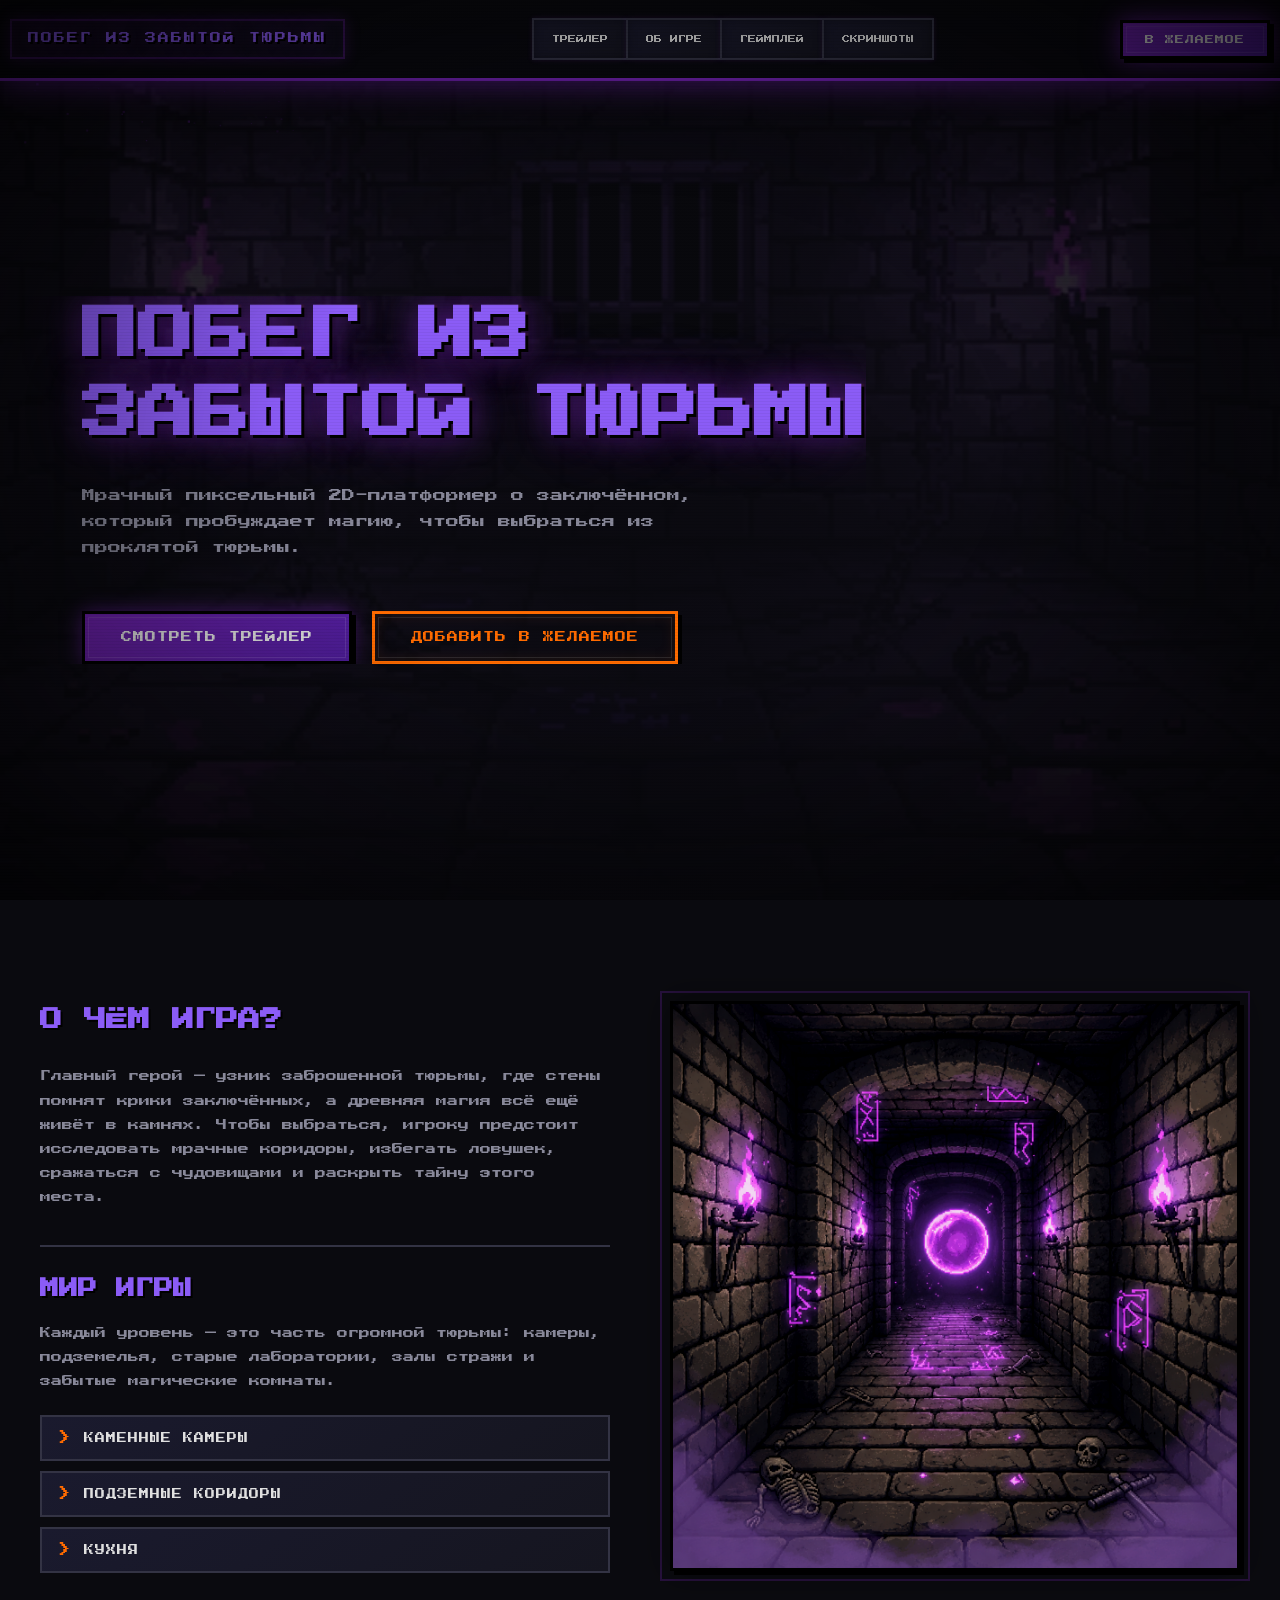
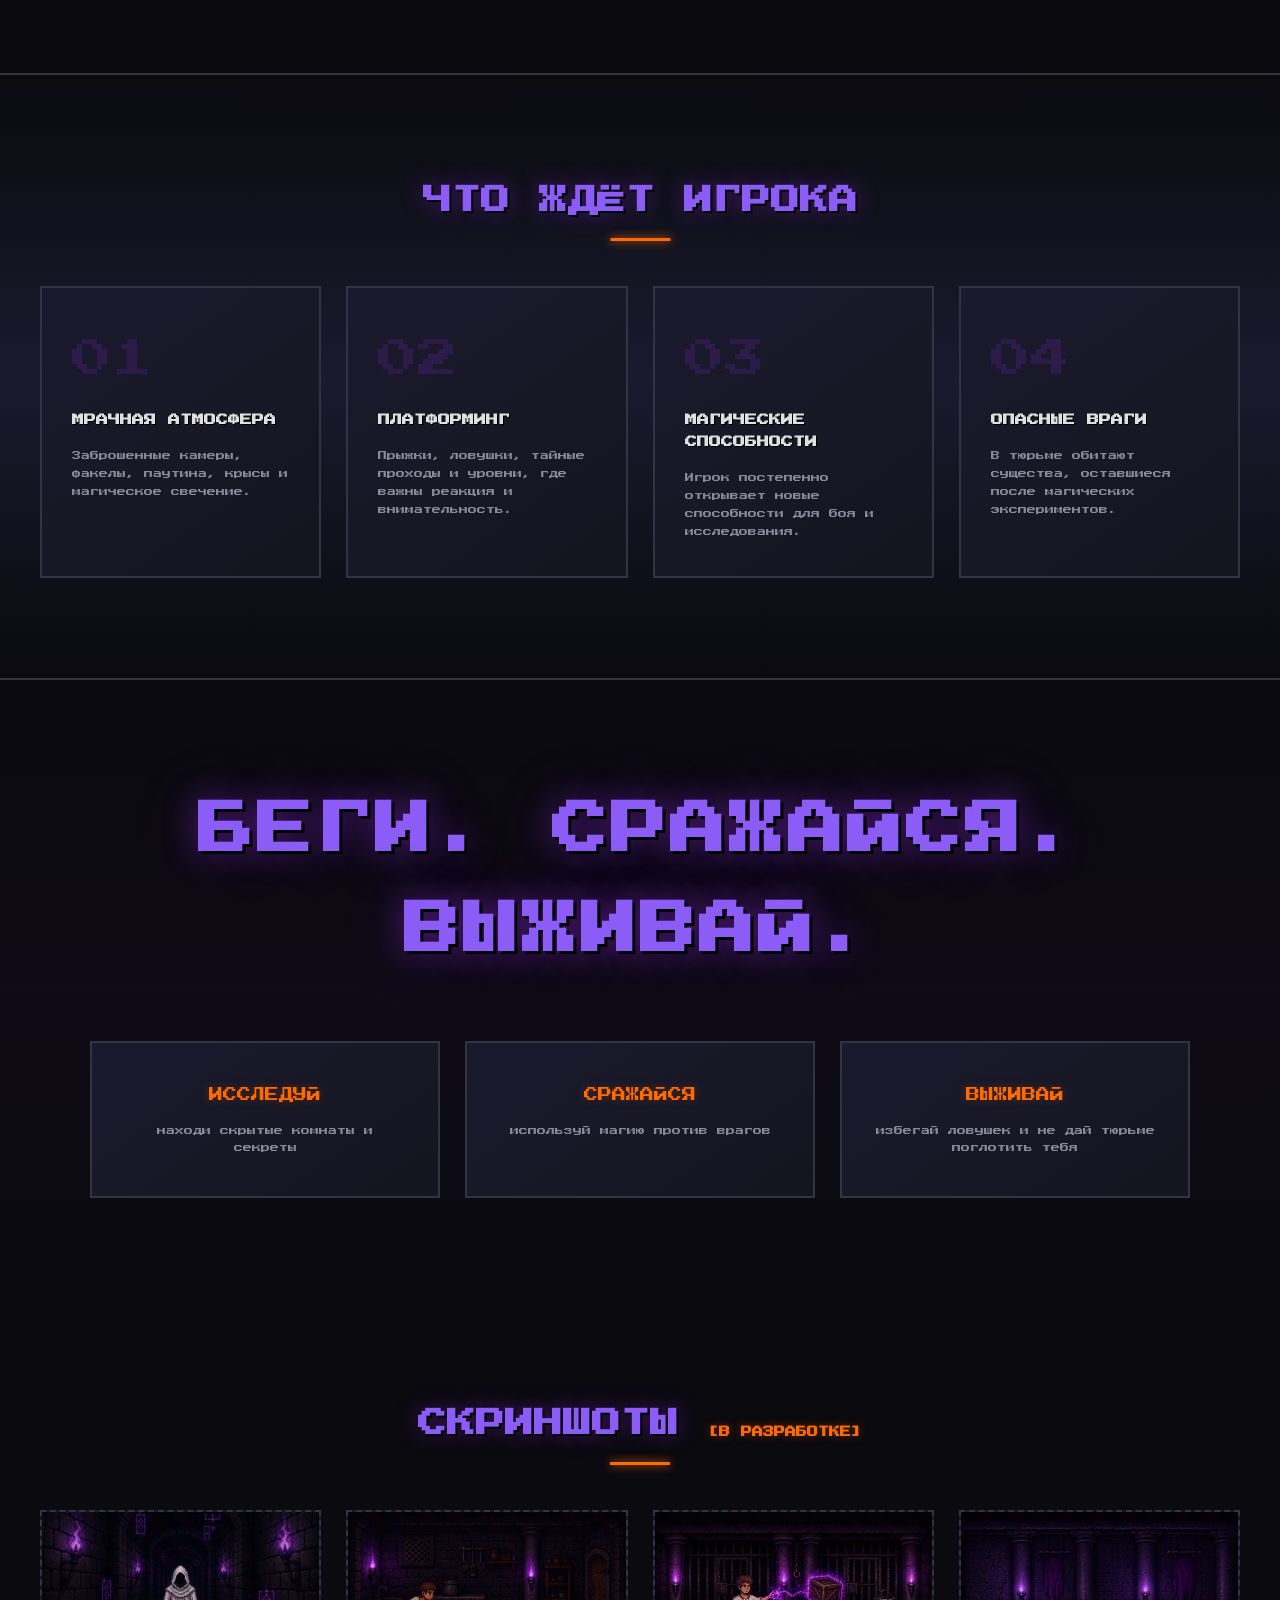
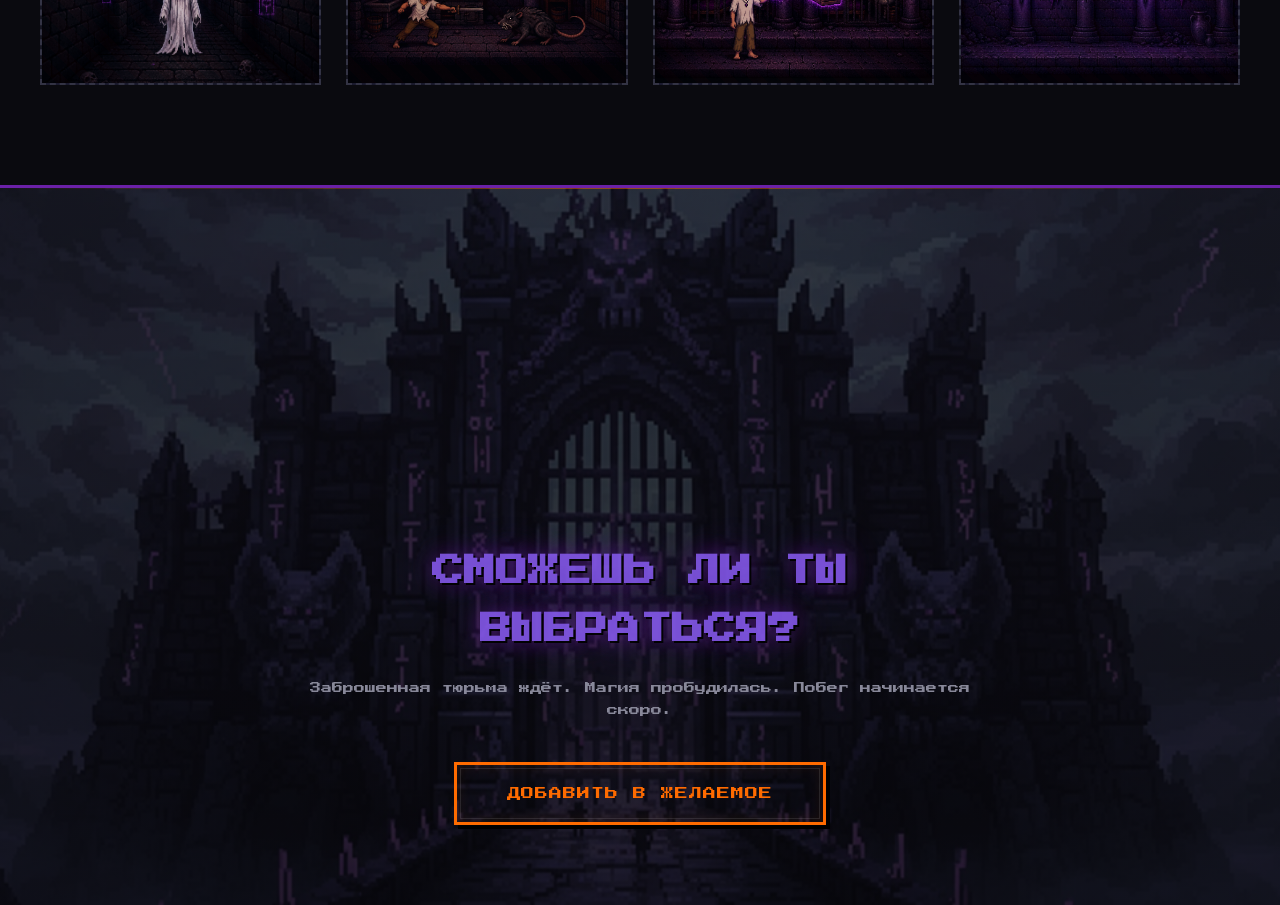
==== index.html @ dd8010d8 "Add files via upload" ====
<!DOCTYPE html>
<html lang="ru">
<head>
  <meta charset="UTF-8">
  <meta name="viewport" content="width=device-width, initial-scale=1.0">
  <title>ПОБЕГ ИЗ ЗАБЫТОЙ ТЮРЬМЫ</title>
  <link rel="stylesheet" href="style.css">
  <link href="https://fonts.googleapis.com/css2?family=Creepster&family=Press+Start+2P&display=swap" rel="stylesheet">
</head>
<body>
  <!-- HEADER -->
  <header>
    <div class="nav-container">
      <div class="logo">ПОБЕГ ИЗ ЗАБЫТОЙ ТЮРЬМЫ</div>
      <nav>
        <a href="#trailer">ТРЕЙЛЕР</a>
        <a href="#about">ОБ ИГРЕ</a>
        <a href="#gameplay">ГЕЙМПЛЕЙ</a>
        <a href="#screenshots">СКРИНШОТЫ</a>
      </nav>
      <button class="wish-btn">В ЖЕЛАЕМОЕ</button>
    </div>
  </header>

  <!-- HERO -->
  <section id="trailer" class="hero">
    <canvas id="particles-canvas"></canvas>
    <div class="hero-content">
      <h1 data-text="ПОБЕГ ИЗ ЗАБЫТОЙ ТЮРЬМЫ">ПОБЕГ ИЗ<br>ЗАБЫТОЙ ТЮРЬМЫ</h1>
      <p class="subtitle">Мрачный пиксельный 2D-платформер о заключённом, который пробуждает магию, чтобы выбраться из проклятой тюрьмы.</p>
      <div class="hero-buttons">
        <button class="btn primary">СМОТРЕТЬ ТРЕЙЛЕР</button>
        <button class="btn secondary">ДОБАВИТЬ В ЖЕЛАЕМОЕ</button>
      </div>
    </div>
  </section>

  <!-- ABOUT -->
  <section id="about" class="section reveal">
    <div class="container grid">
      <div class="about-text">
        <h2>О ЧЁМ ИГРА?</h2>
        <p>Главный герой — узник заброшенной тюрьмы, где стены помнят крики заключённых, а древняя магия всё ещё живёт в камнях. Чтобы выбраться, игроку предстоит исследовать мрачные коридоры, избегать ловушек, сражаться с чудовищами и раскрыть тайну этого места.</p>
        
        <div class="world-section">
          <h3>МИР ИГРЫ</h3>
          <p class="world-intro">Каждый уровень — это часть огромной тюрьмы: камеры, подземелья, старые лаборатории, залы стражи и забытые магические комнаты.</p>
          
          <div class="world-accordion">
            <div class="accordion-item">
              <button class="accordion-header">
                <span class="accordion-icon">&gt;</span>
                <span class="accordion-title">КАМЕННЫЕ КАМЕРЫ</span>
              </button>
              <div class="accordion-content">
                <img src="Изображения/Камеры.png" alt="Каменные камеры">
              </div>
            </div>
            
            <div class="accordion-item">
              <button class="accordion-header">
                <span class="accordion-icon">&gt;</span>
                <span class="accordion-title">ПОДЗЕМНЫЕ КОРИДОРЫ</span>
              </button>
              <div class="accordion-content">
                <img src="Изображения/Тюремный коридор.jpg" alt="Подземные коридоры">
              </div>
            </div>
            
            <div class="accordion-item">
              <button class="accordion-header">
                <span class="accordion-icon">&gt;</span>
                <span class="accordion-title">КУХНЯ</span>
              </button>
              <div class="accordion-content">
                <img src="Изображения/Кухня.jpg" alt="Кухня">
              </div>
            </div>
          </div>
        </div>
      </div>
      <div class="about-image">
        <img src="Изображения/Эбоут.png" alt="Тюремный коридор">
      </div>
    </div>
  </section>

  <!-- FEATURES -->
  <section id="gameplay" class="section dark reveal">
    <div class="container">
      <h2 class="section-title">ЧТО ЖДЁТ ИГРОКА</h2>
      <div class="features-grid">
        <div class="feature-card">
          <span class="num">01</span>
          <h3>МРАЧНАЯ АТМОСФЕРА</h3>
          <p>Заброшенные камеры, факелы, паутина, крысы и магическое свечение.</p>
        </div>
        <div class="feature-card">
          <span class="num">02</span>
          <h3>ПЛАТФОРМИНГ</h3>
          <p>Прыжки, ловушки, тайные проходы и уровни, где важны реакция и внимательность.</p>
        </div>
        <div class="feature-card">
          <span class="num">03</span>
          <h3>МАГИЧЕСКИЕ СПОСОБНОСТИ</h3>
          <p>Игрок постепенно открывает новые способности для боя и исследования.</p>
        </div>
        <div class="feature-card">
          <span class="num">04</span>
          <h3>ОПАСНЫЕ ВРАГИ</h3>
          <p>В тюрьме обитают существа, оставшиеся после магических экспериментов.</p>
        </div>
      </div>
    </div>
  </section>

  <!-- SLOGAN + ACTIONS -->
  <section class="slogan-section reveal">
    <h2 class="slogan">БЕГИ. СРАЖАЙСЯ. ВЫЖИВАЙ.</h2>
    <div class="actions-grid">
      <div class="action">ИССЛЕДУЙ<br><span>находи скрытые комнаты и секреты</span></div>
      <div class="action">СРАЖАЙСЯ<br><span>используй магию против врагов</span></div>
      <div class="action">ВЫЖИВАЙ<br><span>избегай ловушек и не дай тюрьме поглотить тебя</span></div>
    </div>
  </section>

  <!-- SCREENSHOTS -->
  <section id="screenshots" class="section reveal">
    <div class="container">
      <h2 class="section-title">СКРИНШОТЫ <span class="wip">[В РАЗРАБОТКЕ]</span></h2>
      <div class="screenshots-grid">
        <div class="screenshot-placeholder"><img src="Изображения/Противник.png" alt="Противник"></div>
        <div class="screenshot-placeholder"><img src="Изображения/Боевая сцена.png" alt="Боевая сцена"></div>
        <div class="screenshot-placeholder"><img src="Изображения/Магическая способность.png" alt="Магическая способность"></div>
        <div class="screenshot-placeholder"><img src="Изображения/Тюремный коридор.jpg" alt="Тюремный коридор"></div>
      </div>
    </div>
  </section>

  <!-- FOOTER CTA -->
  <footer class="footer reveal">
    <div class="footer-content">
      <h2>СМОЖЕШЬ ЛИ ТЫ ВЫБРАТЬСЯ?</h2>
      <p>Заброшенная тюрьма ждёт. Магия пробудилась. Побег начинается скоро.</p>
      <button class="btn secondary big">ДОБАВИТЬ В ЖЕЛАЕМОЕ</button>
    </div>
  </footer>

  <script src="script.js"></script>
</body>
</html>
---- style.css ----
* {
  margin: 0;
  padding: 0;
  box-sizing: border-box;
}

:root {
  --primary: #6b21a8;
  --primary-light: #8b5cf6;
  --primary-glow: rgba(107, 33, 168, 0.6);
  --secondary: #0a0a0f;
  --secondary-light: #15151f;
  --surface: #1a1a2e;
  --surface-light: #252542;
  --text: #e0e0e0;
  --text-muted: #888899;
  --accent: #ff6b00;
  --accent-glow: #ff8c33;
  --magic: #9b59b6;
  --magic-glow: #bb77dd;
  --border: #333344;
  --pixel-shadow: 4px 4px 0 #000;
}

html {
  scroll-behavior: smooth;
}

body {
  font-family: 'Press Start 2P', cursive;
  background: var(--secondary);
  color: var(--text);
  line-height: 1.8;
  overflow-x: hidden;
  position: relative;
}

body::before {
  content: '';
  position: fixed;
  inset: 0;
  background: repeating-linear-gradient(0deg, rgba(0, 0, 0, 0.12), rgba(0, 0, 0, 0.12) 1px, transparent 1px, transparent 3px);
  pointer-events: none;
  z-index: 9999;
  opacity: 0.35;
}

body::after {
  content: '';
  position: fixed;
  inset: 0;
  background: radial-gradient(ellipse at center, transparent 40%, rgba(0, 0, 0, 0.7) 100%);
  pointer-events: none;
  z-index: 9998;
}

@keyframes logoPulse {
  0%, 100% { text-shadow: 2px 2px 0 #000, 0 0 20px var(--primary-glow); }
  50% { text-shadow: 2px 2px 0 #000, 0 0 35px var(--primary), 0 0 60px rgba(107, 33, 168, 0.5); }
}

@keyframes glitch {
  0% { clip-path: inset(0 0 100% 0); transform: translate(0, 0); }
  10% { clip-path: inset(60% 0 10% 0); transform: translate(-1px, 0); }
  20% { clip-path: inset(0 0 100% 0); transform: translate(0, 0); }
  30% { clip-path: inset(40% 0 20% 0); transform: translate(1px, 0); }
  40% { clip-path: inset(0 0 100% 0); transform: translate(0, 0); }
  50% { clip-path: inset(80% 0 5% 0); transform: translate(-1px, 0); }
  60% { clip-path: inset(0 0 100% 0); transform: translate(0, 0); }
  70% { clip-path: inset(20% 0 50% 0); transform: translate(1px, 0); }
  80% { clip-path: inset(0 0 100% 0); transform: translate(0, 0); }
  90% { clip-path: inset(70% 0 15% 0); transform: translate(-1px, 0); }
  100% { clip-path: inset(0 0 100% 0); transform: translate(0, 0); }
}

@keyframes borderGlow {
  0%, 100% { border-color: var(--primary); }
  50% { border-color: var(--accent); }
}

@keyframes flicker {
  0%, 100% { opacity: 1; }
  50% { opacity: 0.85; }
  75% { opacity: 0.95; }
}

.reveal {
  opacity: 0;
  transform: translateY(40px);
  transition: opacity 0.8s ease, transform 0.8s ease;
}

.reveal.visible {
  opacity: 1;
  transform: translateY(0);
}

header {
  background: linear-gradient(180deg, rgba(10, 10, 15, 0.98) 0%, rgba(10, 10, 15, 0.92) 100%);
  position: fixed;
  width: 100%;
  top: 0;
  z-index: 1000;
  padding: 18px 0;
  border-bottom: 3px solid var(--primary);
  box-shadow: 0 4px 30px var(--primary-glow);
  backdrop-filter: blur(12px);
}

.nav-container {
  max-width: 1500px;
  margin-left: 0;
  margin: 0 auto;
  padding: 0 15px;
  display: flex;
  justify-content: space-between;
  align-items: center;
  gap: 15px;
}

.logo {
  font-size: 11px;
  color: var(--primary-light);
  text-shadow: 2px 2px 0 #000, 0 0 20px var(--primary-glow);
  letter-spacing: 2px;
  animation: logoPulse 3s ease-in-out infinite;
  white-space: nowrap;
  margin-left: -5px;
  box-shadow: 0 0 15px rgba(107, 33, 168, 0.3), inset 0 0 10px rgba(107, 33, 168, 0.1);
  padding: 8px 16px;
  border: 2px solid rgba(107, 33, 168, 0.4);
  background: linear-gradient(145deg, rgba(107, 33, 168, 0.1) 0%, rgba(26, 26, 46, 0.3) 100%);
}

nav {
  display: flex;
  gap: 0;
  flex-wrap: wrap;
  justify-content: center;
}

nav a {
  color: var(--text);
  text-decoration: none;
  padding: 12px 18px;
  font-size: 8px;
  position: relative;
  transition: all 0.3s;
  text-transform: uppercase;
  background: linear-gradient(145deg, var(--surface) 0%, var(--secondary-light) 100%);
  border: 2px solid var(--border);
  border-right: none;
  box-shadow: inset 0 0 10px rgba(0, 0, 0, 0.3), 0 0 5px rgba(107, 33, 168, 0.2);
}

nav a:first-child {
  border-left: 2px solid var(--border);
}

nav a:last-child {
  border-right: 2px solid var(--border);
}

nav a:hover {
  color: var(--accent-glow);
  text-shadow: 0 0 10px var(--accent);
  background: linear-gradient(145deg, var(--secondary-light) 0%, var(--surface) 100%);
  border-color: var(--primary);
  z-index: 1;
  box-shadow: 0 0 20px var(--primary-glow), inset 0 0 10px rgba(0, 0, 0, 0.3);
}

nav a:hover + a {
  border-left-color: var(--primary);
}

.wish-btn {
  background: linear-gradient(135deg, var(--primary) 0%, #4c1d95 100%);
  color: var(--text);
  border: 3px solid #000;
  padding: 12px 22px;
  font-family: inherit;
  font-size: 9px;
  cursor: pointer;
  position: relative;
  box-shadow: var(--pixel-shadow), 0 0 20px var(--primary-glow), 0 0 40px rgba(107, 33, 168, 0.4);
  transition: all 0.2s;
  text-transform: uppercase;
  letter-spacing: 1px;
  white-space: nowrap;
  margin-right: -5px;
}

.wish-btn::before {
  content: '';
  position: absolute;
  inset: 3px;
  border: 1px solid rgba(255, 255, 255, 0.08);
  pointer-events: none;
}

.wish-btn:hover {
  transform: translate(-3px, -3px);
  box-shadow: 6px 6px 0 #000, 0 0 30px var(--primary-glow), 0 0 60px rgba(107, 33, 168, 0.6);
}

.wish-btn:active {
  transform: translate(2px, 2px);
  box-shadow: 2px 2px 0 #000;
}

.hero {
  min-height: 100vh;
  background: linear-gradient(180deg, rgba(10, 10, 15, 0.6) 0%, rgba(10, 10, 15, 0.9) 100%), url('Изображения/Заголовок.png') center/cover no-repeat;
  display: flex;
  align-items: center;
  justify-content: flex-start;
  text-align: left;
  position: relative;
  padding: 120px 20px 60px;
  overflow: hidden;
}

#particles-canvas {
  position: absolute;
  inset: 0;
  pointer-events: none;
  z-index: 1;
}

.hero-content {
  position: relative;
  z-index: 2;
  max-width: 600px;
  padding-left: 5%;
  overflow: hidden;
}

#particles-canvas {
  position: absolute;
  inset: 0;
  pointer-events: none;
  z-index: 1;
}

.hero-content {
  position: relative;
  z-index: 2;
  max-width: 900px;
}

.hero-content h1 {
  font-family: 'Press Start 2P', cursive;
  font-size: clamp(1.8rem, 5vw, 3.5rem);
  color: var(--primary-light);
  text-shadow: 3px 3px 0 #000, 0 0 30px var(--primary-glow), 0 0 60px rgba(107, 33, 168, 0.4);
  margin-bottom: 30px;
  line-height: 1.4;
  animation: flicker 4s ease-in-out infinite;
  position: relative;
}

.hero-content h1::after {
  content: attr(data-text);
  position: absolute;
  left: 3px;
  top: 0;
  width: 100%;
  height: 100%;
  color: var(--accent);
  opacity: 0.08;
  z-index: -1;
  animation: glitch 4s infinite linear alternate-reverse;
  pointer-events: none;
  clip-path: inset(0 0 0 0);
}

.subtitle {
  font-size: clamp(10px, 2vw, 13px);
  color: var(--text-muted);
  max-width: 650px;
  margin: 0 0 50px;
  line-height: 2;
}

.hero-buttons {
  display: flex;
  gap: 20px;
  justify-content: flex-start;
  flex-wrap: wrap;
}

.btn {
  padding: 18px 36px;
  font-family: inherit;
  font-size: 11px;
  cursor: pointer;
  border: 3px solid #000;
  position: relative;
  text-transform: uppercase;
  letter-spacing: 1px;
  transition: all 0.2s;
  box-shadow: var(--pixel-shadow);
}

.btn::before {
  content: '';
  position: absolute;
  inset: 3px;
  border: 1px solid rgba(255, 255, 255, 0.1);
  pointer-events: none;
}

.btn.primary {
  background: linear-gradient(135deg, var(--primary) 0%, #4c1d95 100%);
  color: var(--text);
  box-shadow: var(--pixel-shadow), 0 0 20px var(--primary-glow);
}

.btn.primary:hover {
  transform: translate(-3px, -3px);
  box-shadow: 6px 6px 0 #000, 0 0 35px var(--primary-glow);
}

.btn.secondary {
  background: transparent;
  color: var(--accent);
  border-color: var(--accent);
  box-shadow: var(--pixel-shadow), inset 0 0 15px rgba(255, 107, 0, 0.1);
}

.btn.secondary:hover {
  transform: translate(-3px, -3px);
  box-shadow: 6px 6px 0 #000, 0 0 20px rgba(255, 107, 0, 0.3);
  background: rgba(255, 107, 0, 0.08);
}

.btn:active {
  transform: translate(2px, 2px) !important;
  box-shadow: 2px 2px 0 #000 !important;
}

.section {
  padding: 100px 25px;
  position: relative;
}

.container {
  max-width: 1200px;
  margin: 0 auto;
}

.section-title {
  text-align: center;
  color: var(--primary-light);
  font-size: clamp(1.2rem, 3vw, 1.8rem);
  margin-bottom: 60px;
  text-shadow: 2px 2px 0 #000, 0 0 20px var(--primary-glow);
  position: relative;
  display: inline-block;
  left: 50%;
  transform: translateX(-50%);
}

.section-title::after {
  content: '';
  position: absolute;
  bottom: -15px;
  left: 50%;
  transform: translateX(-50%);
  width: 60px;
  height: 3px;
  background: var(--accent);
  box-shadow: 0 0 10px var(--accent);
}

.dark {
  background: linear-gradient(180deg, var(--secondary) 0%, var(--surface) 50%, var(--secondary) 100%);
  border-top: 2px solid var(--border);
  border-bottom: 2px solid var(--border);
}

.grid {
  display: grid;
  grid-template-columns: 1fr 1fr;
  gap: 60px;
  align-items: center;
}

.about-text h2 {
  font-size: clamp(1rem, 2.5vw, 1.4rem);
  color: var(--primary-light);
  margin-bottom: 25px;
  text-shadow: 2px 2px 0 #000;
}

.about-text p {
  font-size: 11px;
  color: var(--text-muted);
  line-height: 2.2;
}

/* WORLD SECTION */
.world-section {
  margin-top: 35px;
  padding-top: 25px;
  border-top: 2px solid var(--border);
}

.world-section h3 {
  font-size: clamp(0.9rem, 2vw, 1.2rem);
  color: var(--primary-light);
  margin-bottom: 15px;
  text-shadow: 2px 2px 0 #000;
}

.world-intro {
  font-size: 9px;
  color: var(--text-muted);
  line-height: 2;
  margin-bottom: 20px;
}

/* ACCORDION */
.world-accordion {
  display: flex;
  flex-direction: column;
  gap: 10px;
}

.accordion-item {
  background: linear-gradient(145deg, var(--surface) 0%, var(--secondary-light) 100%);
  border: 2px solid var(--border);
  overflow: hidden;
  transition: all 0.3s ease;
}

.accordion-item.active {
  border-color: var(--primary);
  box-shadow: 0 0 20px var(--primary-glow);
}

.accordion-header {
  width: 100%;
  display: flex;
  align-items: center;
  gap: 12px;
  padding: 14px 16px;
  background: transparent;
  border: none;
  cursor: pointer;
  font-family: inherit;
  font-size: 10px;
  color: var(--text);
  text-align: left;
  transition: all 0.3s;
  text-transform: uppercase;
}

.accordion-header:hover {
  background: rgba(107, 33, 168, 0.15);
  color: var(--primary-light);
}

.accordion-item.active .accordion-header {
  background: rgba(107, 33, 168, 0.25);
  color: var(--primary-light);
}

.accordion-icon {
  font-size: 14px;
  color: var(--accent);
  transition: transform 0.3s ease;
  font-family: 'Press Start 2P', cursive;
}

.accordion-item.active .accordion-icon {
  transform: rotate(90deg);
  color: var(--primary-light);
}

.accordion-title {
  letter-spacing: 1px;
}

.accordion-content {
  max-height: 0;
  overflow: hidden;
  transition: max-height 0.4s ease;
}

.accordion-item.active .accordion-content {
  max-height: 300px;
}

.accordion-content img {
  width: 100%;
  display: block;
  border-top: 2px solid var(--border);
  filter: contrast(1.1) brightness(0.9);
}

@media (max-width: 768px) {
  .world-section {
    margin-top: 25px;
  }
  
  .accordion-header {
    padding: 12px 14px;
    font-size: 9px;
  }
  
  .accordion-item.active .accordion-content {
    max-height: 250px;
  }
}

.about-image {
  position: relative;
}

.about-image::before {
  content: '';
  position: absolute;
  inset: -10px;
  border: 2px solid var(--primary);
  opacity: 0.3;
  z-index: 0;
  animation: borderGlow 4s ease-in-out infinite;
}

.about-image img {
  width: 100%;
  display: block;
  border: 3px solid #000;
  box-shadow: var(--pixel-shadow), 0 0 30px rgba(0, 0, 0, 0.5);
  position: relative;
  z-index: 1;
  filter: contrast(1.1) brightness(0.95);
}

.features-grid {
  display: grid;
  grid-template-columns: repeat(auto-fit, minmax(260px, 1fr));
  gap: 25px;
}

.feature-card {
  background: linear-gradient(145deg, var(--surface) 0%, var(--secondary-light) 100%);
  padding: 35px 30px;
  border: 2px solid var(--border);
  position: relative;
  transition: all 0.4s cubic-bezier(0.175, 0.885, 0.32, 1.275);
  overflow: hidden;
}

.feature-card::before {
  content: '';
  position: absolute;
  top: 0;
  left: 0;
  width: 100%;
  height: 3px;
  background: linear-gradient(90deg, var(--primary), var(--accent));
  opacity: 0;
  transition: opacity 0.3s;
}

.feature-card:hover {
  transform: translateY(-8px) scale(1.02);
  border-color: var(--primary);
  box-shadow: 0 15px 40px rgba(0, 0, 0, 0.4), 0 0 30px var(--primary-glow);
}

.feature-card:hover::before {
  opacity: 1;
}

.num {
  font-size: 2.5rem;
  color: var(--primary);
  opacity: 0.25;
  display: block;
  margin-bottom: 15px;
  font-family: 'Press Start 2P', cursive;
  transition: all 0.3s;
}

.feature-card:hover .num {
  opacity: 0.6;
  text-shadow: 0 0 15px var(--primary-glow);
}

.feature-card h3 {
  font-size: 12px;
  color: var(--text);
  margin-bottom: 15px;
  text-shadow: 1px 1px 0 #000;
}

.feature-card p {
  font-size: 9px;
  color: var(--text-muted);
  line-height: 2;
}

.slogan-section {
  padding: 100px 25px;
  text-align: center;
  background: linear-gradient(180deg, var(--secondary) 0%, rgba(107, 33, 168, 0.05) 50%, var(--secondary) 100%);
}

.slogan {
  font-family: 'Press Start 2P', cursive;
  font-size: clamp(2rem, 6vw, 3.5rem);
  color: var(--primary-light);
  text-shadow: 3px 3px 0 #000, 0 0 30px var(--primary-glow), 0 0 60px rgba(139, 0, 0, 0.3);
  text-shadow: 3px 3px 0 #000, 0 0 30px var(--primary-glow), 0 0 60px rgba(107, 33, 168, 0.3);
  margin-bottom: 60px;
  letter-spacing: 3px;
  animation: flicker 5s ease-in-out infinite;
}

.actions-grid {
  display: grid;
  grid-template-columns: repeat(auto-fit, minmax(280px, 1fr));
  gap: 25px;
  max-width: 1100px;
  margin: 0 auto;
}

.action {
  background: linear-gradient(145deg, var(--surface) 0%, var(--secondary-light) 100%);
  padding: 40px 30px;
  border: 2px solid var(--border);
  font-size: 14px;
  color: var(--accent);
  text-shadow: 0 0 10px rgba(255, 107, 0, 0.3);
  transition: all 0.3s;
  position: relative;
  overflow: hidden;
}

.action::before {
  content: '';
  position: absolute;
  top: 0;
  left: -100%;
  width: 100%;
  height: 100%;
  background: linear-gradient(90deg, transparent, rgba(255, 107, 0, 0.05), transparent);
  transition: left 0.5s;
}

.action:hover::before {
  left: 100%;
}

.action:hover {
  border-color: var(--accent);
  box-shadow: 0 10px 30px rgba(0, 0, 0, 0.3), 0 0 20px rgba(255, 107, 0, 0.2);
  transform: translateY(-5px);
}

.action span {
  display: block;
  margin-top: 15px;
  font-size: 9px;
  color: var(--text-muted);
  text-shadow: none;
  line-height: 1.8;
}

.screenshots-grid {
  display: grid;
  grid-template-columns: repeat(auto-fit, minmax(260px, 1fr));
  gap: 25px;
}

.screenshot-placeholder {
  aspect-ratio: 16 / 10;
  background: linear-gradient(135deg, var(--surface) 0%, var(--secondary-light) 100%);
  border: 2px dashed var(--border);
  display: flex;
  align-items: center;
  justify-content: center;
  text-align: center;
  color: var(--text-muted);
  font-size: 10px;
  position: relative;
  overflow: hidden;
  transition: all 0.3s;
}

.screenshot-placeholder img {
  width: 100%;
  height: 100%;
  object-fit: cover;
  display: block;
}

.screenshot-placeholder::before {
  content: '';
  position: absolute;
  inset: 0;
  background: repeating-linear-gradient(45deg, transparent, transparent 10px, rgba(139, 0, 0, 0.03) 10px, rgba(139, 0, 0, 0.03) 20px);
}

.screenshot-placeholder:hover {
  border-color: var(--primary);
  border-style: solid;
  box-shadow: 0 0 25px var(--primary-glow);
  color: var(--text);
}

.footer {
  min-height: 80vh;
  background:
    linear-gradient(180deg, rgba(10, 10, 15, 0.4) 0%, rgba(5, 5, 8, 0.6) 100%),
    url('Изображения/Конец.png') center/cover no-repeat;
  background-attachment: fixed;
  background-position: center bottom;
  padding: 120px 25px 80px;
  text-align: center;
  border-top: 3px solid var(--primary);
  position: relative;
  overflow: hidden;
  display: flex;
  align-items: flex-end;
  justify-content: center;
}

.footer::before {
  content: '';
  position: absolute;
  top: 0;
  left: 0;
  right: 0;
  height: 1px;
  background: linear-gradient(90deg, transparent, var(--accent), transparent);
  opacity: 0.5;
}

.footer-content {
  position: relative;
  z-index: 1;
  max-width: 700px;
  margin: 0 auto;
}

.footer h2 {
  font-size: clamp(1.3rem, 3vw, 2rem);
  color: var(--primary-light);
  margin-bottom: 20px;
  text-shadow: 2px 2px 0 #000, 0 0 20px var(--primary-glow), 0 0 40px rgba(107, 33, 168, 0.5);
  opacity: 0.85;
}

.footer p {
  font-size: 11px;
  color: var(--text-muted);
  margin-bottom: 40px;
  line-height: 2;
}

.btn.big {
  padding: 22px 50px;
  font-size: 13px;
}

.wip {
  color: var(--accent);
  font-size: 11px;
  text-shadow: 0 0 10px rgba(255, 107, 0, 0.4);
}

::-webkit-scrollbar {
  width: 10px;
}

::-webkit-scrollbar-track {
  background: var(--secondary);
}

::-webkit-scrollbar-thumb {
  background: var(--primary);
  border: 2px solid var(--secondary);
}

::-webkit-scrollbar-thumb:hover {
  background: var(--primary-light);
}

@media (max-width: 768px) {
  .nav-container {
    flex-direction: column;
    gap: 15px;
    padding: 15px 10px;
  }
  .logo {
    font-size: 10px;
    margin-left: 0;
  }
  .wish-btn {
    margin-right: 0;
  }
  nav a {
    padding: 10px 12px;
    font-size: 7px;
    border: 2px solid var(--border);
    margin: 2px;
  }
  nav a:first-child,
  nav a:last-child {
    border: 2px solid var(--border);
  }
  .grid {
    grid-template-columns: 1fr;
    gap: 40px;
  }
  .hero {
    padding-top: 160px;
  }
  .hero-buttons {
    flex-direction: column;
    align-items: center;
  }
  .btn {
    width: 100%;
    max-width: 300px;
  }
  .section {
    padding: 60px 20px;
  }
  .feature-card,
  .action {
    padding: 25px 20px;
  }
}
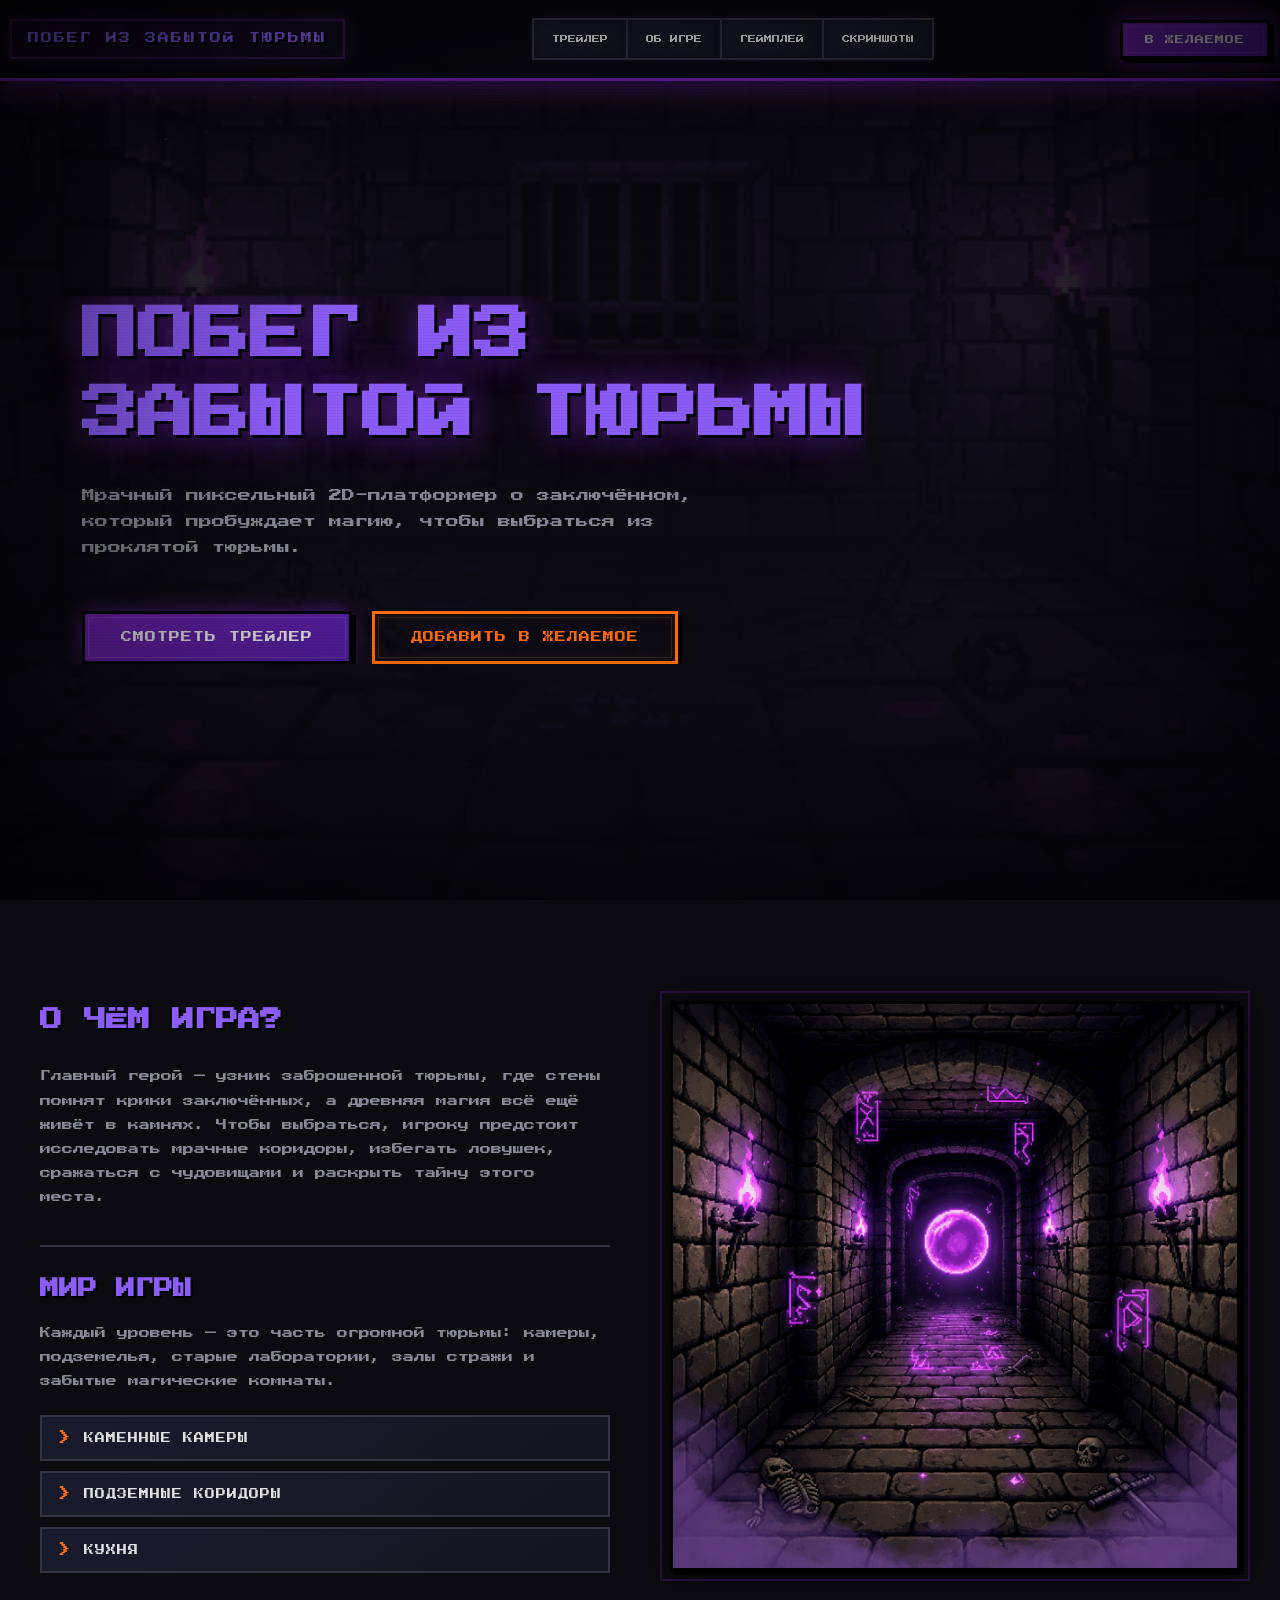
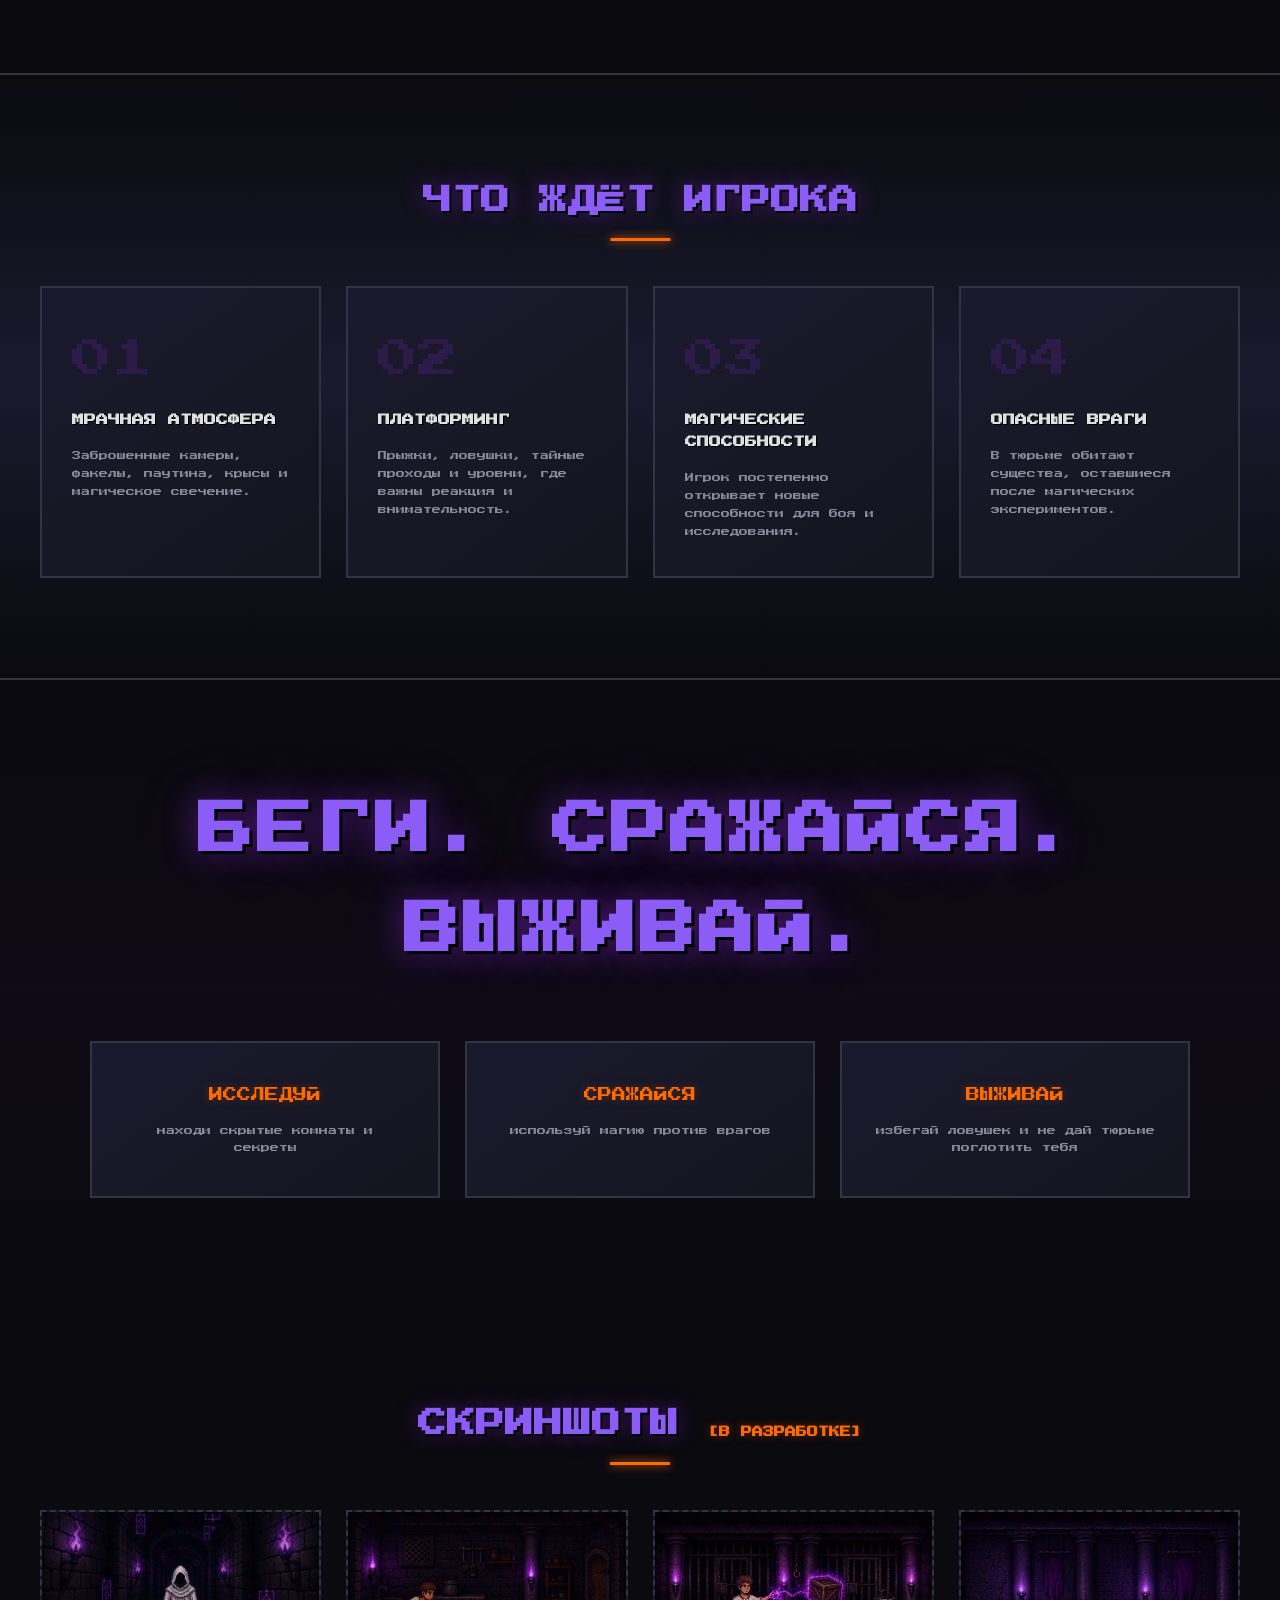
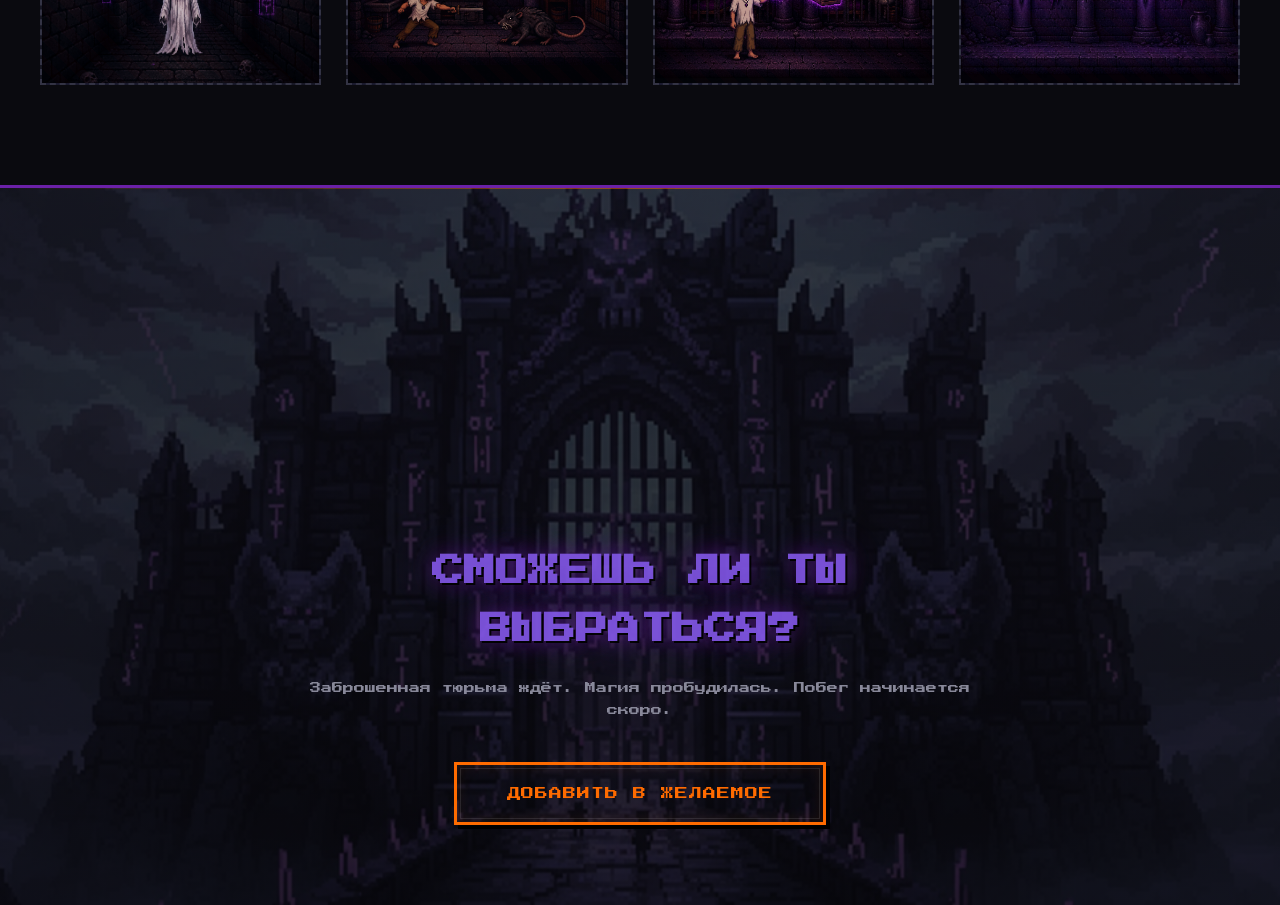
==== commit 28d21275: "Add files via upload" ====
--- a/index.html
+++ b/index.html
@@ -1,6 +1,7 @@
 <!DOCTYPE html>
 <html lang="ru">
 <head>
+  <link rel="icon" href="favicon.png" type="image/png" sizes="512x512">
   <meta charset="UTF-8">
   <meta name="viewport" content="width=device-width, initial-scale=1.0">
   <title>ПОБЕГ ИЗ ЗАБЫТОЙ ТЮРЬМЫ</title>
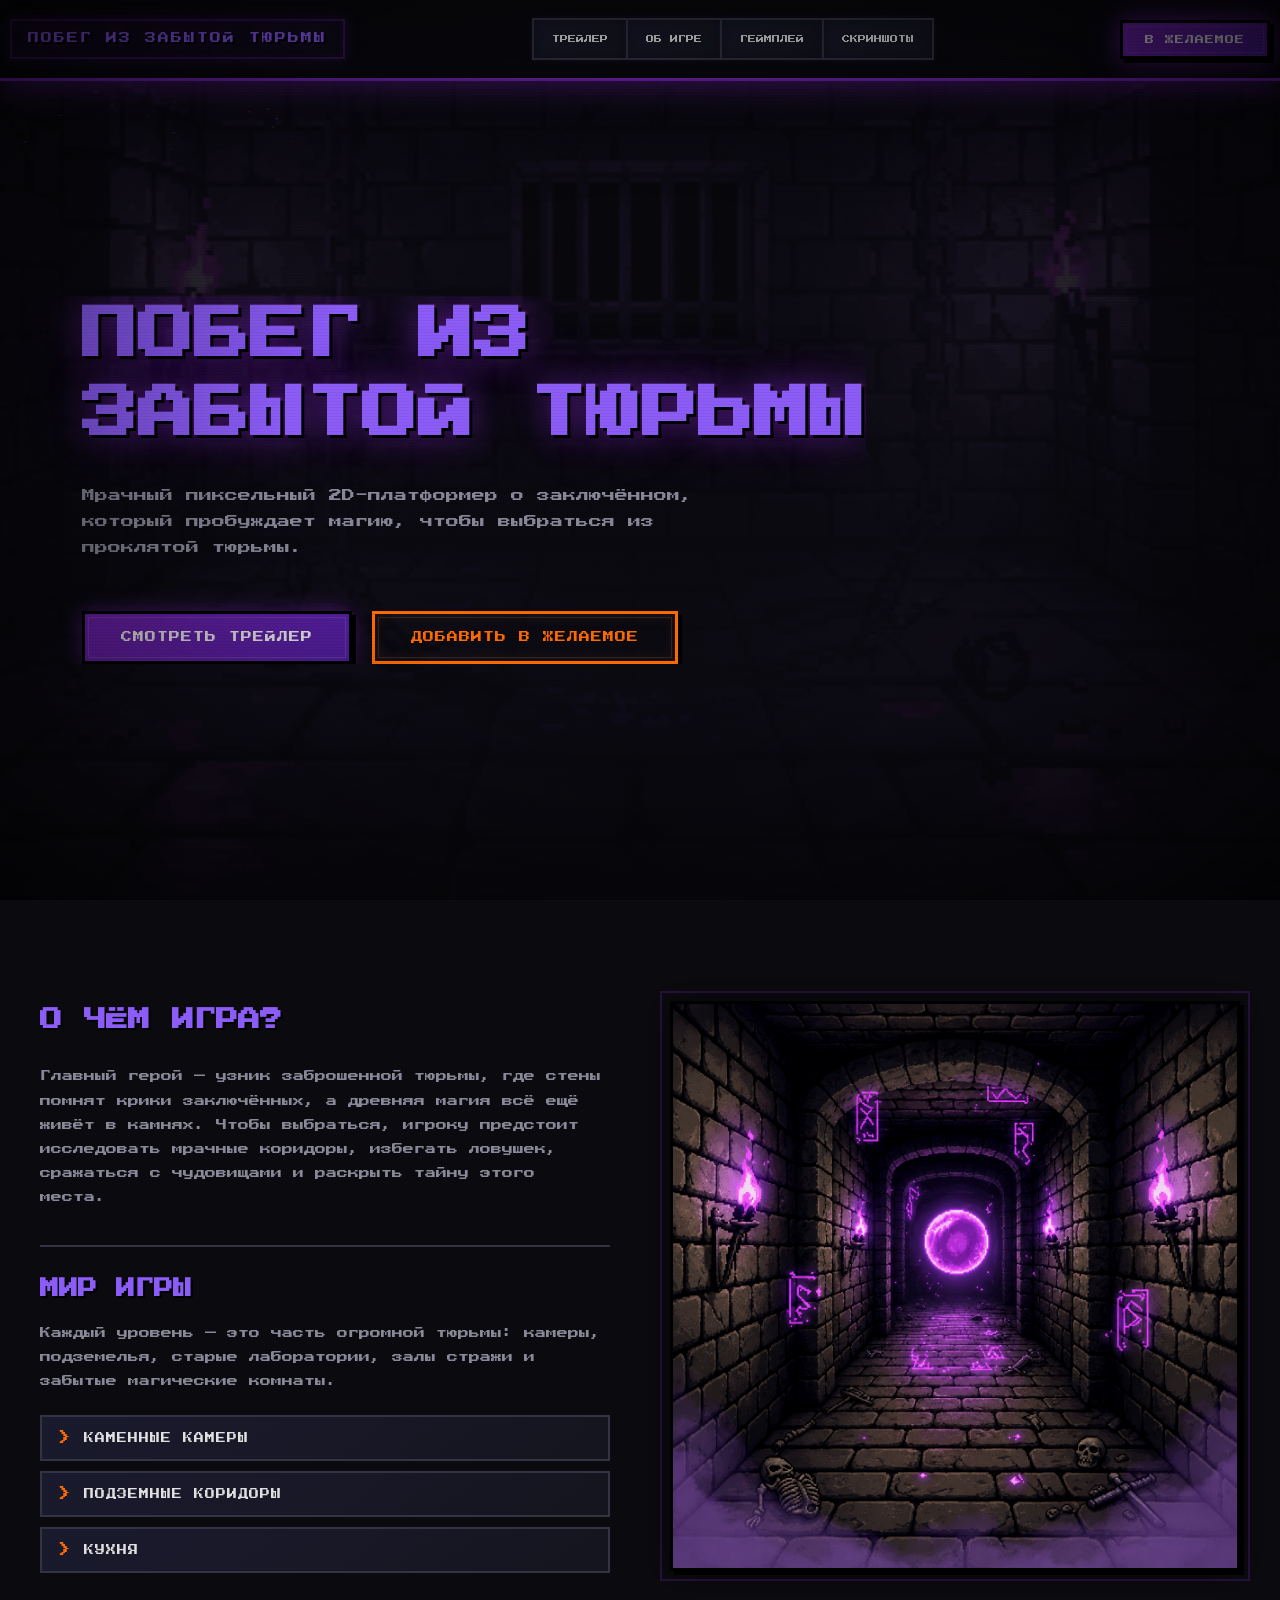
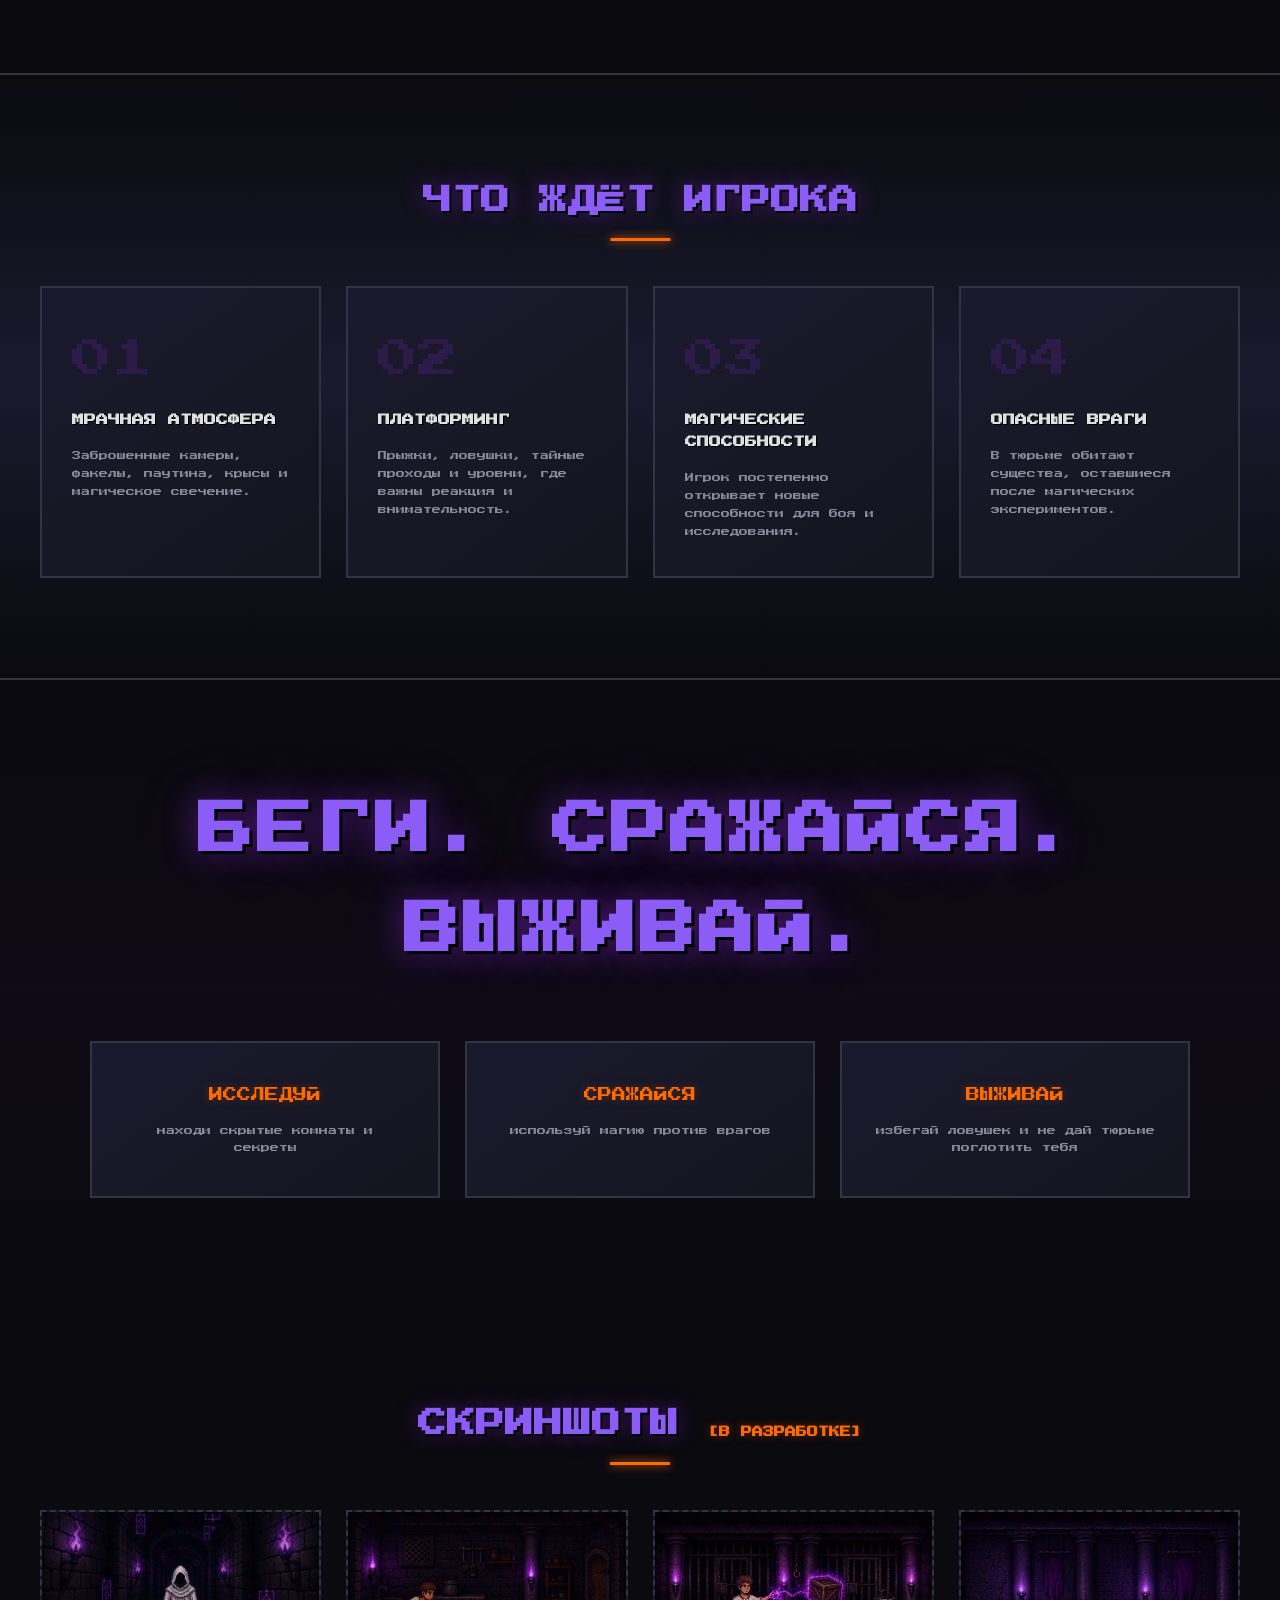
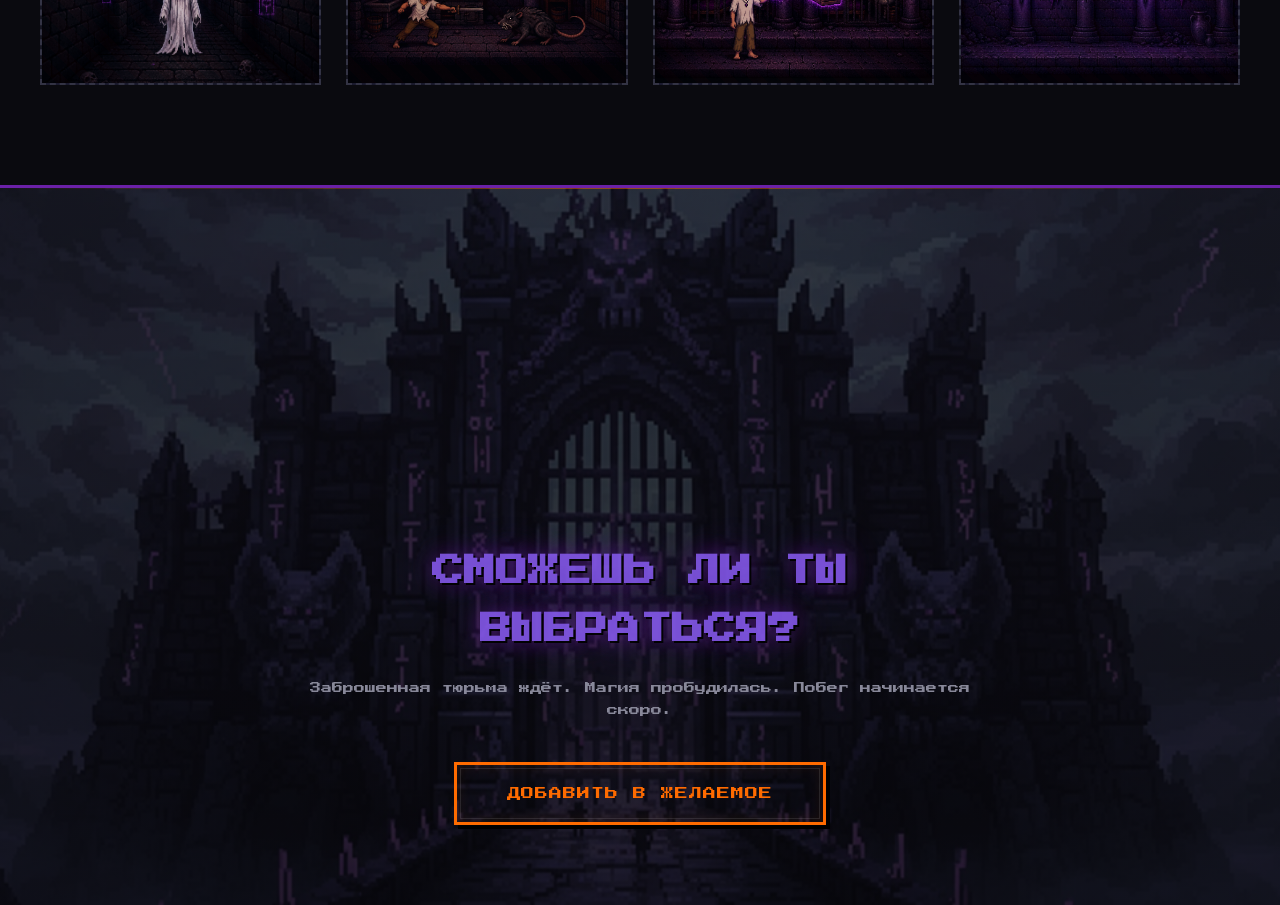
==== commit 6ab1d051: "Add files via upload" ====
--- a/index.html
+++ b/index.html
@@ -130,10 +130,10 @@
     <div class="container">
       <h2 class="section-title">СКРИНШОТЫ <span class="wip">[В РАЗРАБОТКЕ]</span></h2>
       <div class="screenshots-grid">
-        <div class="screenshot-placeholder"><img src="Изображения/Противник.png" alt="Противник"></div>
-        <div class="screenshot-placeholder"><img src="Изображения/Боевая сцена.png" alt="Боевая сцена"></div>
-        <div class="screenshot-placeholder"><img src="Изображения/Магическая способность.png" alt="Магическая способность"></div>
-        <div class="screenshot-placeholder"><img src="Изображения/Тюремный коридор.jpg" alt="Тюремный коридор"></div>
+        <div class="screenshot-placeholder" data-caption="ПРОТИВНИК"><img src="Изображения/Противник.png" alt="Противник"></div>
+        <div class="screenshot-placeholder" data-caption="БОЕВАЯ СЦЕНА"><img src="Изображения/Боевая сцена.png" alt="Боевая сцена"></div>
+        <div class="screenshot-placeholder" data-caption="МАГИЧЕСКАЯ СПОСОБНОСТЬ"><img src="Изображения/Магическая способность.png" alt="Магическая способность"></div>
+        <div class="screenshot-placeholder" data-caption="ТЮРЕМНЫЙ КОРИДОР"><img src="Изображения/Тюремный коридор.jpg" alt="Тюремный коридор"></div>
       </div>
     </div>
   </section>
@@ -147,6 +147,13 @@
     </div>
   </footer>
 
+  <!-- Lightbox Modal -->
+  <div class="lightbox" id="lightbox">
+    <span class="lightbox-close">&times;</span>
+    <img src="" alt="" id="lightbox-img">
+    <div class="lightbox-caption" id="lightbox-caption"></div>
+  </div>
+
   <script src="script.js"></script>
 </body>
 </html>
--- a/style.css
+++ b/style.css
@@ -690,6 +690,7 @@
   position: relative;
   overflow: hidden;
   transition: all 0.3s;
+  cursor: pointer;
 }
 
 .screenshot-placeholder img {
@@ -697,6 +698,79 @@
   height: 100%;
   object-fit: cover;
   display: block;
+  transition: transform 0.3s;
+}
+
+.screenshot-placeholder:hover img {
+  transform: scale(1.05);
+}
+
+.screenshot-placeholder::after {
+  content: '🔍';
+  position: absolute;
+  top: 10px;
+  right: 10px;
+  font-size: 16px;
+  opacity: 0;
+  transition: opacity 0.3s;
+  z-index: 2;
+}
+
+.screenshot-placeholder:hover::after {
+  opacity: 0.8;
+}
+
+/* Lightbox Modal */
+.lightbox {
+  display: none;
+  position: fixed;
+  inset: 0;
+  background: rgba(0, 0, 0, 0.95);
+  z-index: 10000;
+  align-items: center;
+  justify-content: center;
+  padding: 20px;
+  opacity: 0;
+  transition: opacity 0.3s;
+}
+
+.lightbox.active {
+  display: flex;
+  opacity: 1;
+}
+
+.lightbox img {
+  max-width: 90%;
+  max-height: 90vh;
+  border: 3px solid var(--primary);
+  box-shadow: 0 0 50px var(--primary-glow);
+  object-fit: contain;
+}
+
+.lightbox-close {
+  position: absolute;
+  top: 20px;
+  right: 30px;
+  font-size: 40px;
+  color: var(--text);
+  cursor: pointer;
+  transition: all 0.3s;
+  text-shadow: 0 0 10px var(--primary-glow);
+}
+
+.lightbox-close:hover {
+  color: var(--accent);
+  transform: scale(1.2);
+}
+
+.lightbox-caption {
+  position: absolute;
+  bottom: 30px;
+  left: 50%;
+  transform: translateX(-50%);
+  color: var(--text-muted);
+  font-size: 11px;
+  text-align: center;
 }
 
 .screenshot-placeholder::before {
